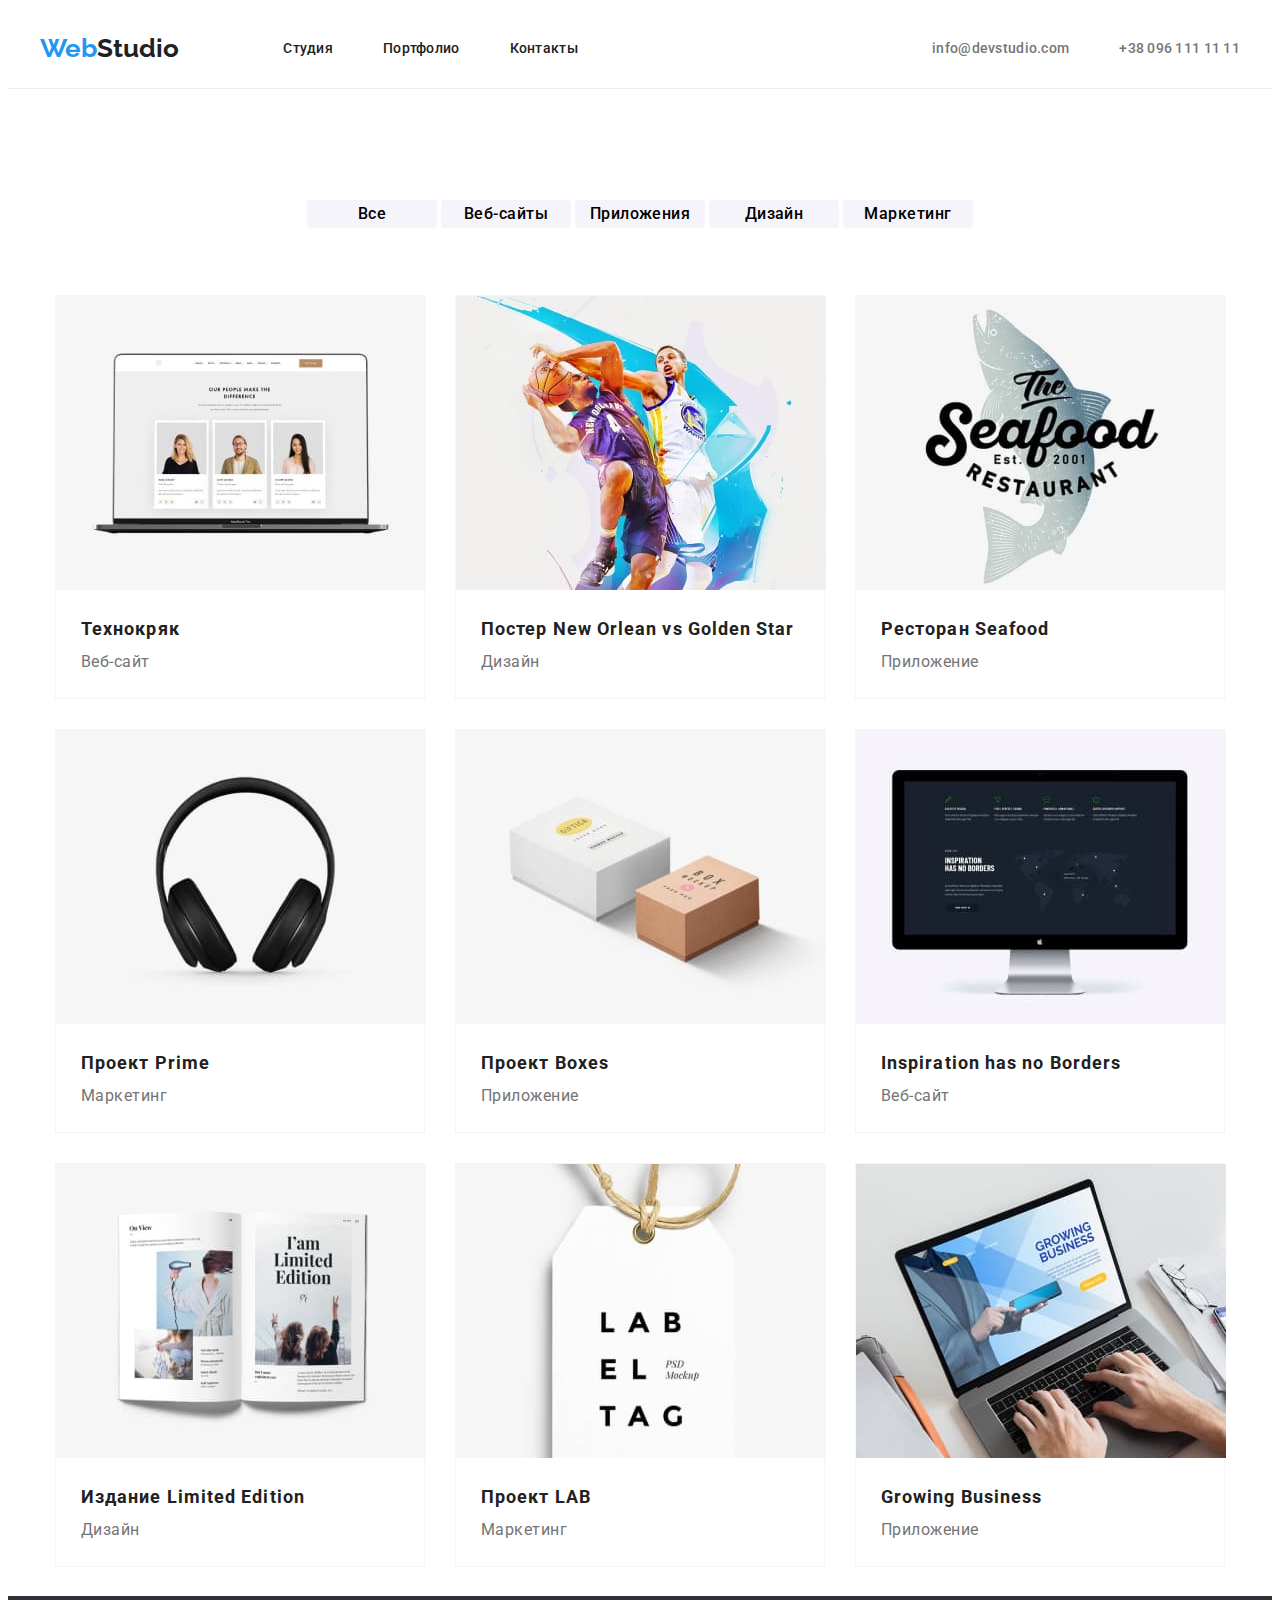
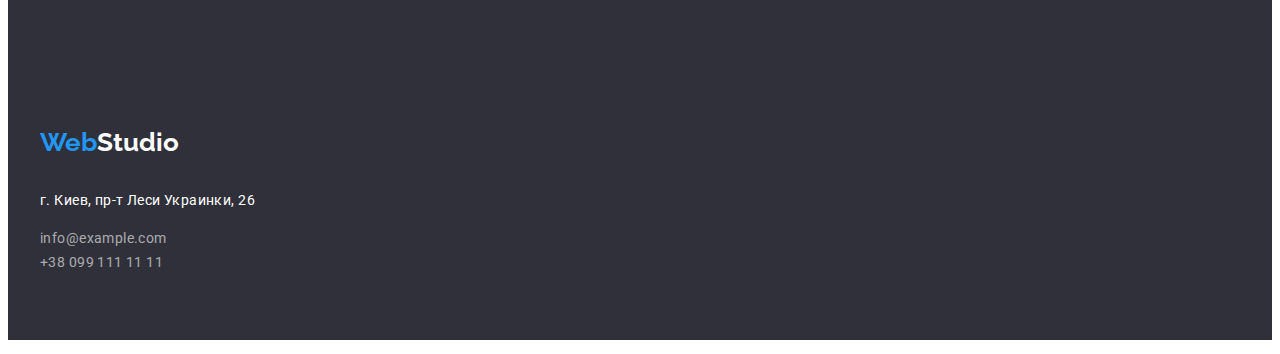
==== portfolio.html @ 8cd0d460 "Homework 3 first commit" ====
<!DOCTYPE html>
<html lang="ru">
<head>
    <meta charset="UTF-8">
    <meta http-equiv="X-UA-Compatible" content="IE=edge">
    <meta name="viewport" content="width=device-width, initial-scale=1.0">
    <link rel="preconnect" href="https://fonts.googleapis.com">
    <link rel="preconnect" href="https://fonts.gstatic.com" crossorigin>
    <link href="https://fonts.googleapis.com/css2?family=Montserrat:wght@400;700&family=Raleway:wght@700&family=Roboto:wght@400;500;700;900&display=swap" rel="stylesheet">
    <link rel="stylesheet" href="sha512-wpPYUAdjBVSE4KJnH1VR1HeZfpl1ub8YT/NKx4PuQ5NmX2tKuGu6U/JRp5y+Y8XG2tV+wKQpNHVUX03MfMFn9Q==">
    <link rel="stylesheet" href="./styles.css">
    <title>Portfolio</title>
</head>
<body>
    <header>
        <div class="container">
            <nav class="nav-menu-list">
            <a class="logo" href="./images/WebStudio.jpg">
                <span class="web">Web</span><span class="'Studio">Studio</span>
            </a>
            <ul class="nav-menu-inner">
               <li class="nav-menu"><a href="./index.html">Студия</a></li>
               <li class="nav-menu"><a href="#">Портфолио</a></li>
               <li class="nav-menu"><a href="#">Контакты</a></li>
            </ul>
            <ul class="contacts-menu">
               <li class="nav-menu-contact"><a href="mailto:info@devstudio.com">info@devstudio.com</a></li>
               <li class="nav-menu-contact"><a href="tel:+380961111111">+38 096 111 11 11</a></li>
           </ul>
        </nav>
    </div>
    </header>
    <main>
     <section>
        <div class="container">
     <ul class="filters">
        <li class="filter-button"><button class="filter" type="button">Все</button></li>
     
        <li class="filter-button"><button class="filter" type="button">Веб-сайты</button></li>
     
        <li class="filter-button"><button class="filter" type="button">Приложения</button></li>

        <li class="filter-button"><button class="filter" type="button">Дизайн</button></li>
   
        <li class="filter-button"><button class="filter" type="button">Маркетинг</button></li>
     </ul>
     <ul class="portfolio-descriptions">
        <li class="cards-portfolio">
            <img src="./images/imgfirst.jpg" alt="Технокряк" width="370">
            <h3 class="sub-title-description-card">Технокряк</h3>
            <p class="text-description-card">Веб-сайт</p>
        </li>
        <li class="cards-portfolio">
            <img src="./images/imgsecond.jpg" alt="Постер New Orlean vs Golden Star" width="370">
            <h3 class="sub-title-description-card">Постер New Orlean vs Golden Star</h3>
            <p class="text-description-card">Дизайн</p>
        </li>
        <li class="cards-portfolio">
            <img src="./images/imgthird.jpg" alt="Ресторан Seafood" width="370">
            <h3 class="sub-title-description-card">Ресторан Seafood</h3>
            <p class="text-description-card">Приложение</p>
        </li>
        <li class="cards-portfolio">
            <img src="./images/imgfouth.jpg" alt="Проект Prime" width="370">
            <h3 class="sub-title-description-card">Проект Prime</h3>
            <p class="text-description-card">Маркетинг</p>
        </li>
        <li class="cards-portfolio">
            <img src="./images/img5.jpg" alt="Проект Boxes" width="370">
            <h3 class="sub-title-description-card">Проект Boxes</h3>
            <p class="text-description-card">Приложение</p>
        </li>
        <li class="cards-portfolio">
            <img src="./images/img6.jpg" alt="Inspiration has no Borders" width="370">
            <h3 class="sub-title-description-card">Inspiration has no Borders</h3>
            <p class="text-description-card">Веб-сайт</p>
        </li>
        <li class="cards-portfolio">
            <img src="./images/img7.jpg" alt="Издание Limited Edition" width="370">
            <h3 class="sub-title-description-card">Издание Limited Edition</h3>
            <p class="text-description-card">Дизайн</p>
        </li>
        <li class="cards-portfolio">
            <img src="./images/img8.jpg" alt="Проект LAB" width="370">
            <h3 class="sub-title-description-card">Проект LAB</h3>
            <p class="text-description-card">Маркетинг</p>
        </li>
        <li class="cards-portfolio">
            <img src="./images/img9.jpg" alt="Growing Business" width="370">
            <h3 class="sub-title-description-card">Growing Business</h3>
            <p class="text-description-card">Приложение</p>
        </li>
     </ul>
     </div>
    </section>
    </main>
    <footer class="footer">
        <div class="container">
            <a class="logo-footer" href="./images/WebStudio.jpg">
                <span class="web">Web</span><span class="studio-footer">Studio</span>
               </a>
                <address class="address">г. Киев, пр-т Леси Украинки, 26</address>
               <ul class="contacts-footer">
                   <li class="contact-footer"><a href="mailto:info@example.com">info@example.com</a></li>
                   <li class="contact-footer"><a href="tel:+380991111111">+38 099 111 11 11</a></li>
               </ul>
        </div>
       </footer>
</body>
</html>
---- styles.css ----
html {
    box-sizing: border-box;
}
*,
*::before,
*::after {
    box-sizing: inherit;
}
:root {
    --text-color: #757575;
    --general-white-color: #fff;
    --text-color-bold: #212121;
    --blue-brand-color: #2196F3;
    --border-color: #F5F4FA;
}

body {
    background-color: var(--general-white-color);
    font-family: 'Roboto', sans-serif;
    font-weight: 400;
    color: var(--test-color);
    font-size: 14px;

}
.container {
    width: 1200px;
    margin: 0 auto;
    height: inherit;
}
/*header*/
header {
    border-bottom: 1px solid #ECECEC;
}
.nav-menu-list {
    display: flex;
    align-items: center;
    justify-content: space-between;
    height: 80px;
}
a.logo {
    font-weight: 700;
    font-family: 'Raleway', sans-serif;
    text-decoration: none;
    color: var(--text-color-bold);
    font-size: 26px;
}
.web {
    color: var(--blue-brand-color);
}
.studio {
    color:  var(--text-color-bold);
}
ul { 
    list-style: none; 
}
.nav-menu-inner {
    display: flex;
    justify-content: space-around;
    padding-left: 0;
    margin-left: -110px;
}
.nav-menu {
    margin-right: 50px;
}
.nav-menu > a {
    color: var(--text-color-bold);
    text-decoration: none;   
    font-weight: 500;
    line-height: 1.1;
    letter-spacing: 0.02em;
    line-height: 1.1;
}
.contacts-menu {
    display: flex;
    justify-content: end;

}
.nav-menu-contact {
    margin-left: 50px;
}
.nav-menu-contact > a {
    color: var(--text-color);
    text-decoration: none;
    font-weight: 500;
    letter-spacing: 0.02em;
}
.nav-menu > a:hover {
    color: #2196F3;
}
.nav-menu-contact > a:hover {
    color: #2196F3;
}
/*main content*/
.top {
    height: 600px;
    background: #2F303A;
}
.top-section {
    display: flex;
    flex-direction: column;
    align-items: center;
    justify-content: center;
    height: inherit;
}
.main-title {
    font-weight: 900;
    font-size: 44px;
    line-height: 1.36;
    text-align: center;
    text-transform: uppercase;
    color: var(--general-white-color);
    text-align: center;  
    letter-spacing: 0.06em;
    width: 700px;
    display: block;  
}
.book-service {
    width: 200px;
    height: 50px;
    color: var(--general-white-color);
    background-color:  var(--blue-brand-color); 
    border-radius: 4px; 
    border: 0px; 
    font-size: 16px;
    line-height: 1.87;
    letter-spacing: 0.06em;
    font-weight: 700;
    font-family: 'Roboto', sans-serif;
}
/*main ideas*/
.description-idea {
    display: flex;
    justify-content: space-between;
    margin-top: 50px;
    margin-bottom: 100px;
}
.short-description:not(:nth-last-child(1)){
    padding-right: 50px;
}
.sub-title {
    text-transform: uppercase;
    font-weight: 700;
    font-size: 14px;
}
.sub-title, .sub-title-description {
    color: var(--text-color-bold);
    line-height: 1.14;
    letter-spacing: 0.03em;
}
.card-images {
    display: flex;
    gap: 30px;
    margin-bottom: 95px;
}
.sub-title-description-card {
    font-weight: 700;
    font-size: 18px;
    color: var(--text-color-bold);
    letter-spacing: 0.06em;
    line-height: 2;
    padding-left: 25px;
    margin-bottom: 0;
}
.sub-title-description{
    font-weight: 500;
    font-size: 16px;
}
.text-description {
    color: var(--text-color);
    letter-spacing: 0.03em;
    line-height: 1.7;
    font-size: 14px;
}

.text-description-card {
    color: var(--text-color);
    letter-spacing: 0.03em;
    line-height: 1.87;
    font-size: 16px;
    padding-left: 25px;
    margin-bottom: 25px;
    margin-top: 0;
}
.text-description-member {
    color: var(--text-color);
    letter-spacing: 0.03em;
    line-height: 1.18;
    font-size: 16px;
}
.description-title {
    font-weight: 700;
    font-size: 36px;
    line-height: 1.16;
    text-align: center;
    padding-top: 100px;
    margin-bottom: 50px;
}
.team {
    background-color: var(--border-color);
}
.cards {
    display: flex;
    justify-content: space-between;
    margin-bottom: 0;
    padding-bottom: 90px;
    padding-left: 0;
}
.card {
    background-color: var(--general-white-color);
    width: 270px;
    height: 368px;
    box-shadow: 0 2px 2px var(--text-color);
    text-align: center;
}
/*portfolio*/
.filters {
    display: flex;
    padding-left: 0;
    justify-content: center;
    padding-top: 95px;
    margin-bottom: 50px;
}
.filter-button {
    border-color: var(--border-color); 
}
.filter {
    width: 130px;
    border-radius: 4px;
    background-color: var(--border-color);
    border-color: var(--border-color);
    font-size: 16px;
    line-height: 1.6;
    font-weight: 500; 
    border: 0;  
    margin: 2px;
    font-family: 'Roboto', sans-serif;
    letter-spacing: 0.03em;
}
.filter-button :hover{
    color: var(--general-white-color);
    background-color: var(--blue-brand-color);
    cursor: pointer;
    box-shadow: 0 2px 2px #2F303A;

}
.cards-portfolio {
    width: 370px;
    height: 404px;
    margin: 15px;
}
ul > .cards-portfolio{
    border: 1px solid var(--border-color);
}
.portfolio-descriptions {
    display: flex;
    flex-wrap: wrap;
    padding-left: 0;
}


/*footer*/
.footer {
    background-color: #2F303A; 
    width: 1600;
    height: 252;
}
a.logo-footer {
    font-weight: 700;
    font-family: 'Raleway', sans-serif;
    text-decoration: none;
    color: var(--general-white-color);
    line-height: 1.3;
    font-size: 26px;
    padding-top: 130px;
    display: block;
    margin-bottom: 30px;
}
.contacts-footer {
    padding-left: 0;
    padding-bottom: 65px;
}
.contact-footer > a {
    color: rgba(255, 255, 255, 0.6);
    text-decoration: none;
    line-height: 1.7;
    letter-spacing: 0.03em;
}
.address {
    color: var(--general-white-color);
    text-decoration: none;
    font-style: normal;
    line-height: 1.7;
    letter-spacing: 0.03em;
}
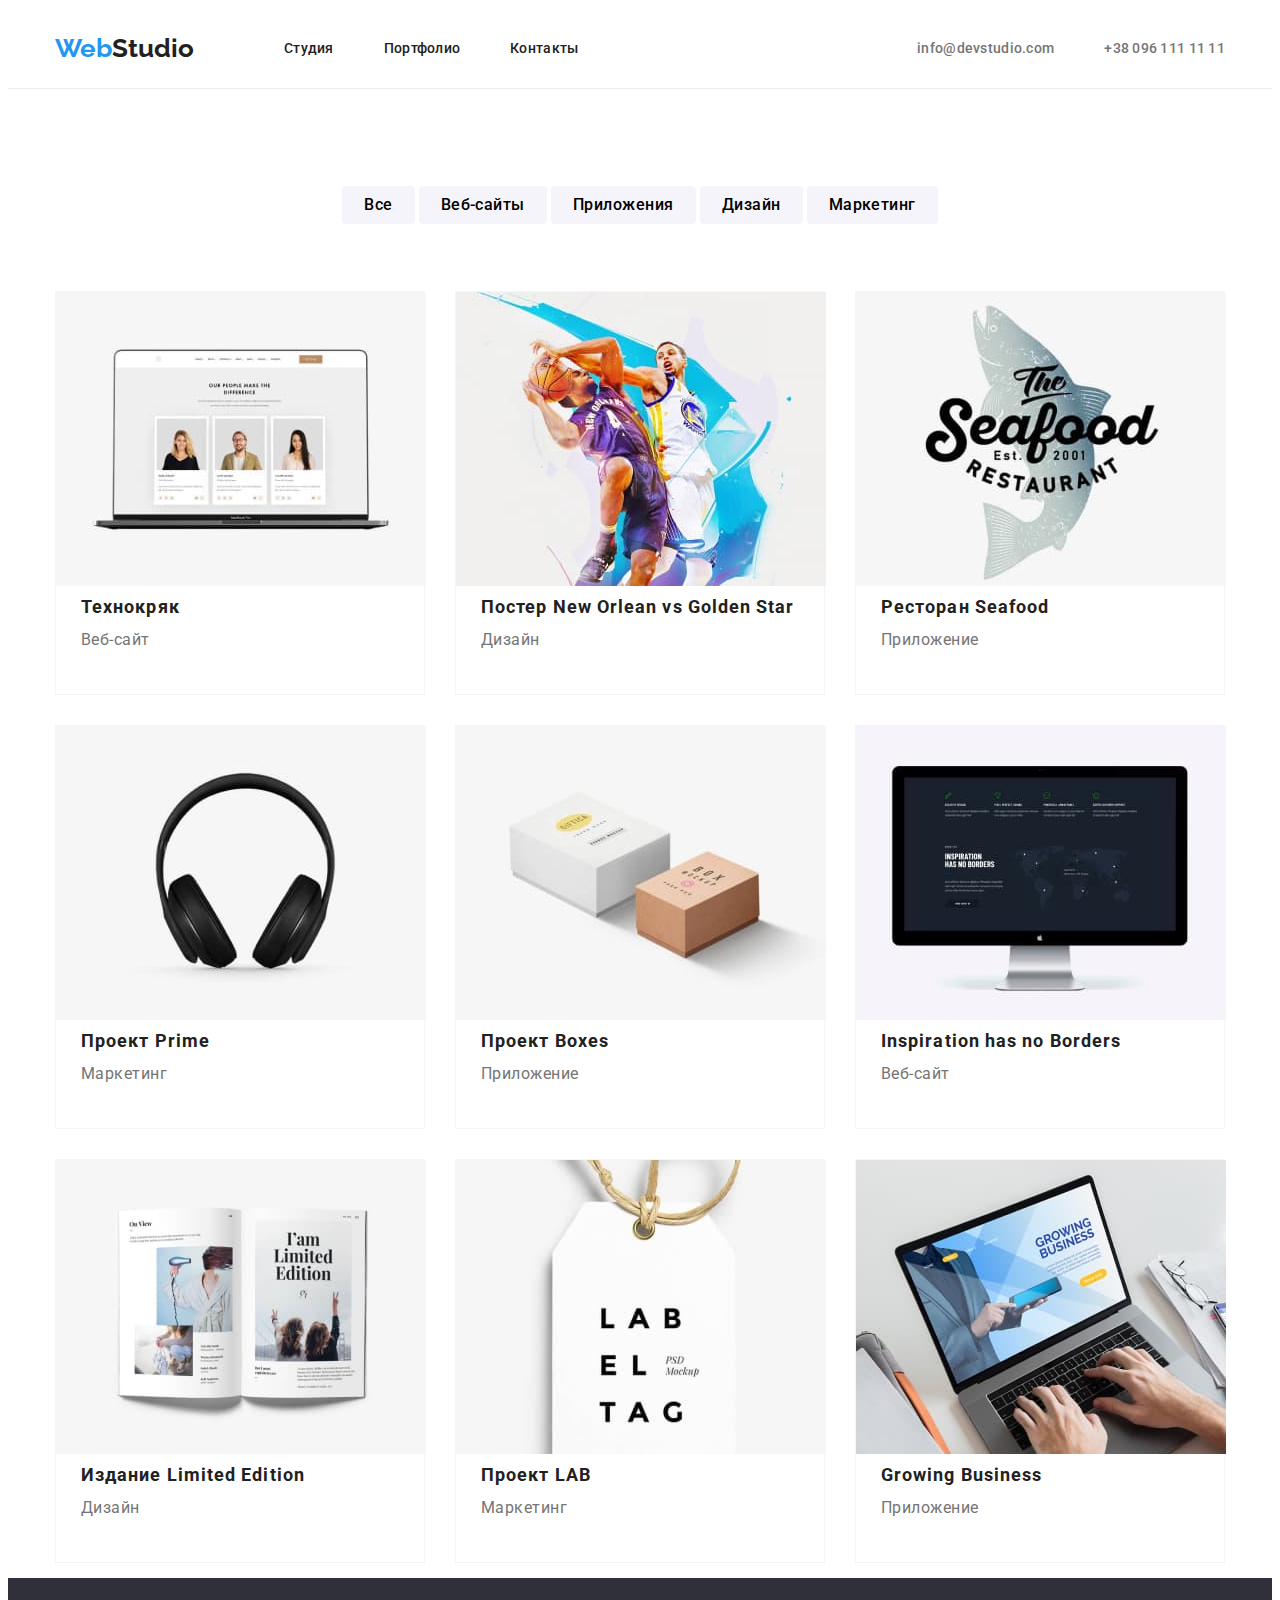
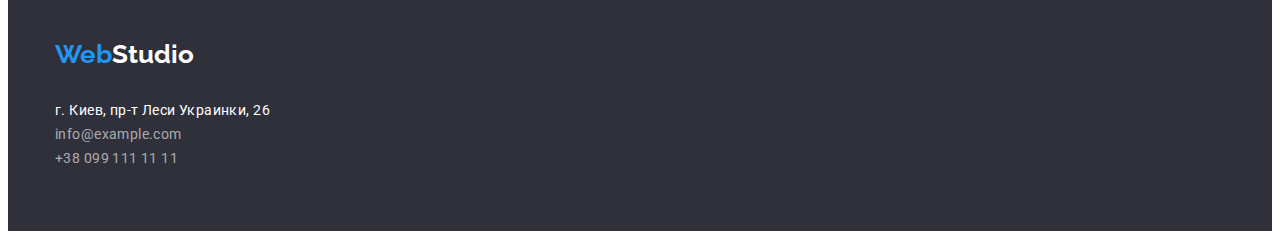
==== commit 42dd29b9: "Homework 3 commit 1 after fixes" ====
--- a/portfolio.html
+++ b/portfolio.html
@@ -7,7 +7,7 @@
     <link rel="preconnect" href="https://fonts.googleapis.com">
     <link rel="preconnect" href="https://fonts.gstatic.com" crossorigin>
     <link href="https://fonts.googleapis.com/css2?family=Montserrat:wght@400;700&family=Raleway:wght@700&family=Roboto:wght@400;500;700;900&display=swap" rel="stylesheet">
-    <link rel="stylesheet" href="sha512-wpPYUAdjBVSE4KJnH1VR1HeZfpl1ub8YT/NKx4PuQ5NmX2tKuGu6U/JRp5y+Y8XG2tV+wKQpNHVUX03MfMFn9Q==">
+    <link rel="stylesheet" href="https://cdnjs.cloudflare.com/ajax/libs/modern-normalize/1.1.0/modern-normalize.min.css" integrity="sha512-wpPYUAdjBVSE4KJnH1VR1HeZfpl1ub8YT/NKx4PuQ5NmX2tKuGu6U/JRp5y+Y8XG2tV+wKQpNHVUX03MfMFn9Q==" crossorigin="anonymous" referrerpolicy="no-referrer" />
     <link rel="stylesheet" href="./styles.css">
     <title>Portfolio</title>
 </head>
@@ -47,8 +47,10 @@
      <ul class="portfolio-descriptions">
         <li class="cards-portfolio">
             <img src="./images/imgfirst.jpg" alt="Технокряк" width="370">
-            <h3 class="sub-title-description-card">Технокряк</h3>
-            <p class="text-description-card">Веб-сайт</p>
+            <div class="card-portfolio-desc">
+                <h3 class="sub-title-description-card">Технокряк</h3>
+                <p class="text-description-card">Веб-сайт</p>
+            </div>
         </li>
         <li class="cards-portfolio">
             <img src="./images/imgsecond.jpg" alt="Постер New Orlean vs Golden Star" width="370">
--- a/styles.css
+++ b/styles.css
@@ -5,6 +5,20 @@
 *::before,
 *::after {
     box-sizing: inherit;
+}
+h1,
+h2,
+h3,
+h4,
+h5,
+h6,
+p {
+	margin: 0;
+}
+ul {
+    list-style: none;
+	padding-left: 0;
+	margin: 0;
 }
 :root {
     --text-color: #757575;
@@ -25,7 +39,7 @@
 .container {
     width: 1200px;
     margin: 0 auto;
-    height: inherit;
+    padding: 0 15px;
 }
 /*header*/
 header {
@@ -43,6 +57,7 @@
     text-decoration: none;
     color: var(--text-color-bold);
     font-size: 26px;
+    margin-right: 90px;
 }
 .web {
     color: var(--blue-brand-color);
@@ -55,9 +70,9 @@
 }
 .nav-menu-inner {
     display: flex;
-    justify-content: space-around;
+
     padding-left: 0;
-    margin-left: -110px;
+
 }
 .nav-menu {
     margin-right: 50px;
@@ -72,8 +87,7 @@
 }
 .contacts-menu {
     display: flex;
-    justify-content: end;
-
+    margin-left: auto;
 }
 .nav-menu-contact {
     margin-left: 50px;
@@ -94,6 +108,8 @@
 .top {
     height: 600px;
     background: #2F303A;
+    align-items: center;
+    display: flex;
 }
 .top-section {
     display: flex;
@@ -126,14 +142,18 @@
     letter-spacing: 0.06em;
     font-weight: 700;
     font-family: 'Roboto', sans-serif;
+    margin-top: 35px;
 }
 /*main ideas*/
 .description-idea {
     display: flex;
     justify-content: space-between;
-    margin-top: 50px;
-    margin-bottom: 100px;
-}
+}
+.description-idea, .card-box, .team{
+    padding-top: 94px;
+    padding-bottom: 94px;
+}
+
 .short-description:not(:nth-last-child(1)){
     padding-right: 50px;
 }
@@ -141,6 +161,7 @@
     text-transform: uppercase;
     font-weight: 700;
     font-size: 14px;
+    padding-bottom: 10px;
 }
 .sub-title, .sub-title-description {
     color: var(--text-color-bold);
@@ -150,7 +171,6 @@
 .card-images {
     display: flex;
     gap: 30px;
-    margin-bottom: 95px;
 }
 .sub-title-description-card {
     font-weight: 700;
@@ -192,8 +212,7 @@
     font-size: 36px;
     line-height: 1.16;
     text-align: center;
-    padding-top: 100px;
-    margin-bottom: 50px;
+    padding-bottom: 50px;
 }
 .team {
     background-color: var(--border-color);
@@ -218,13 +237,12 @@
     padding-left: 0;
     justify-content: center;
     padding-top: 95px;
-    margin-bottom: 50px;
+    padding-bottom: 50px;
 }
 .filter-button {
     border-color: var(--border-color); 
 }
 .filter {
-    width: 130px;
     border-radius: 4px;
     background-color: var(--border-color);
     border-color: var(--border-color);
@@ -235,19 +253,29 @@
     margin: 2px;
     font-family: 'Roboto', sans-serif;
     letter-spacing: 0.03em;
+    padding: 6px 22px;
 }
 .filter-button :hover{
     color: var(--general-white-color);
     background-color: var(--blue-brand-color);
     cursor: pointer;
     box-shadow: 0 2px 2px #2F303A;
-
+    padding: 6px 22px;
 }
 .cards-portfolio {
     width: 370px;
     height: 404px;
     margin: 15px;
 }
+.card-portfolio-desc {
+    
+}
+.cards-portfolio:nth-of-type(3n){
+    margin-right: 0;
+}
+.cards-portfolio:nth-of-type(3n+1){
+    margin-left: 0;
+}
 ul > .cards-portfolio{
     border: 1px solid var(--border-color);
 }
@@ -262,7 +290,8 @@
 .footer {
     background-color: #2F303A; 
     width: 1600;
-    height: 252;
+    padding-top: 60px;
+    padding-bottom: 60px;
 }
 a.logo-footer {
     font-weight: 700;
@@ -271,13 +300,8 @@
     color: var(--general-white-color);
     line-height: 1.3;
     font-size: 26px;
-    padding-top: 130px;
+    margin-bottom: 28px;
     display: block;
-    margin-bottom: 30px;
-}
-.contacts-footer {
-    padding-left: 0;
-    padding-bottom: 65px;
 }
 .contact-footer > a {
     color: rgba(255, 255, 255, 0.6);
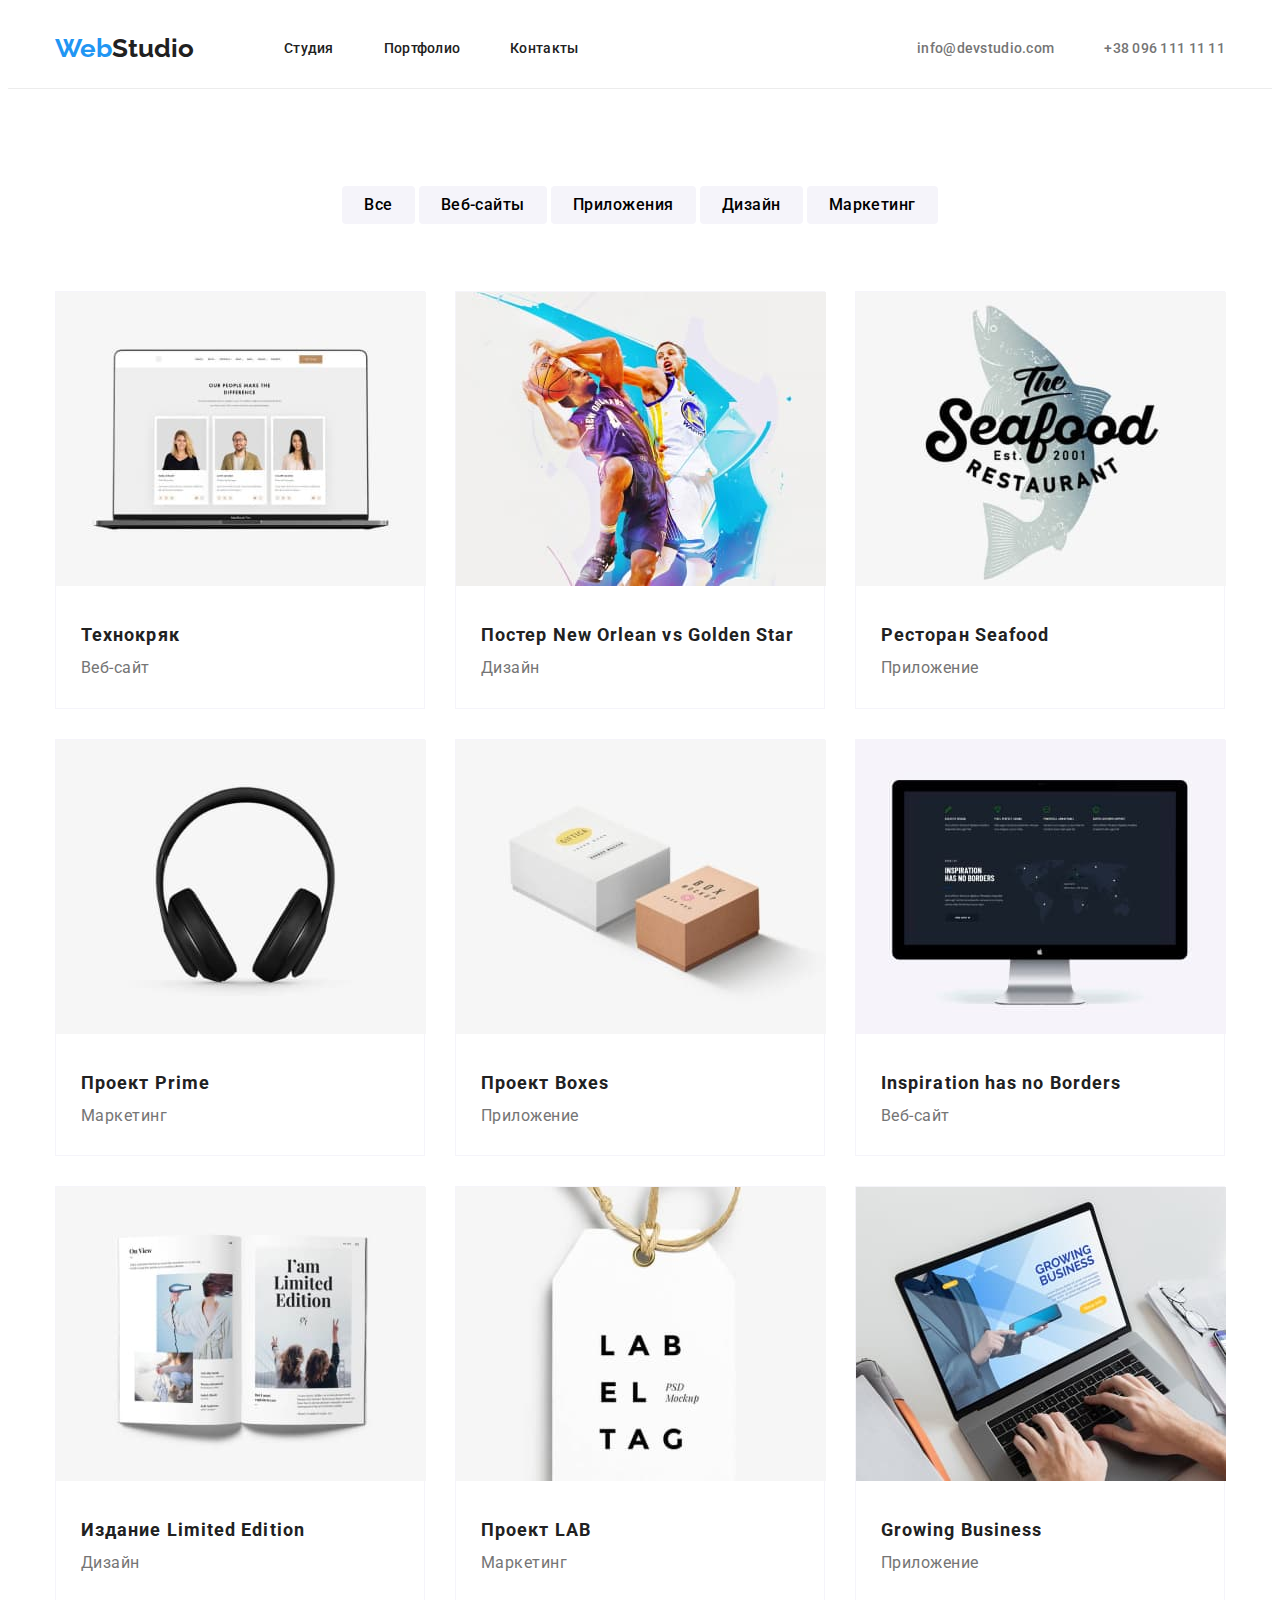
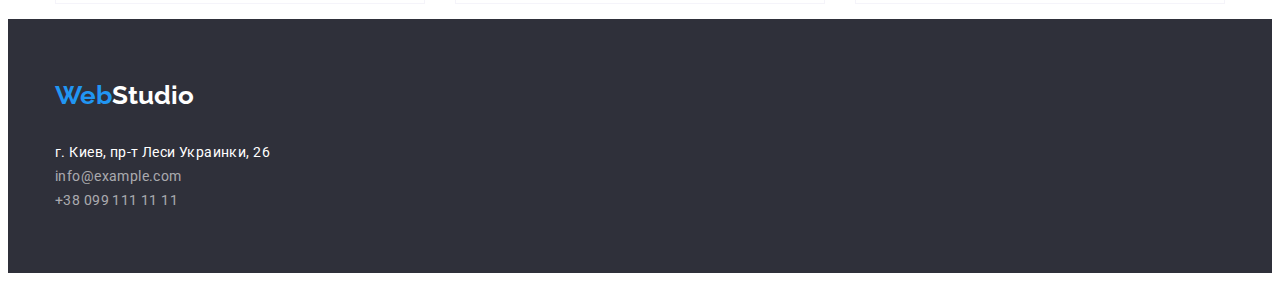
==== commit 0fb57a6e: "Homework 3 commit1 after 1 fixes" ====
--- a/portfolio.html
+++ b/portfolio.html
@@ -54,43 +54,59 @@
         </li>
         <li class="cards-portfolio">
             <img src="./images/imgsecond.jpg" alt="Постер New Orlean vs Golden Star" width="370">
-            <h3 class="sub-title-description-card">Постер New Orlean vs Golden Star</h3>
-            <p class="text-description-card">Дизайн</p>
+            <div class="card-portfolio-desc">
+                <h3 class="sub-title-description-card">Постер New Orlean vs Golden Star</h3>
+                <p class="text-description-card">Дизайн</p>
+            </div>
         </li>
         <li class="cards-portfolio">
             <img src="./images/imgthird.jpg" alt="Ресторан Seafood" width="370">
-            <h3 class="sub-title-description-card">Ресторан Seafood</h3>
-            <p class="text-description-card">Приложение</p>
+            <div class="card-portfolio-desc">
+                <h3 class="sub-title-description-card">Ресторан Seafood</h3>
+                <p class="text-description-card">Приложение</p>
+            </div>
         </li>
         <li class="cards-portfolio">
             <img src="./images/imgfouth.jpg" alt="Проект Prime" width="370">
-            <h3 class="sub-title-description-card">Проект Prime</h3>
-            <p class="text-description-card">Маркетинг</p>
+            <div class="card-portfolio-desc">
+                <h3 class="sub-title-description-card">Проект Prime</h3>
+                <p class="text-description-card">Маркетинг</p>
+            </div>
         </li>
         <li class="cards-portfolio">
             <img src="./images/img5.jpg" alt="Проект Boxes" width="370">
-            <h3 class="sub-title-description-card">Проект Boxes</h3>
-            <p class="text-description-card">Приложение</p>
+            <div class="card-portfolio-desc">
+                <h3 class="sub-title-description-card">Проект Boxes</h3>
+                <p class="text-description-card">Приложение</p>
+            </div>
         </li>
         <li class="cards-portfolio">
             <img src="./images/img6.jpg" alt="Inspiration has no Borders" width="370">
-            <h3 class="sub-title-description-card">Inspiration has no Borders</h3>
-            <p class="text-description-card">Веб-сайт</p>
+            <div class="card-portfolio-desc">
+                <h3 class="sub-title-description-card">Inspiration has no Borders</h3>
+                <p class="text-description-card">Веб-сайт</p>
+            </div>
         </li>
         <li class="cards-portfolio">
             <img src="./images/img7.jpg" alt="Издание Limited Edition" width="370">
-            <h3 class="sub-title-description-card">Издание Limited Edition</h3>
-            <p class="text-description-card">Дизайн</p>
+            <div class="card-portfolio-desc">
+                <h3 class="sub-title-description-card">Издание Limited Edition</h3>
+                <p class="text-description-card">Дизайн</p>
+            </div>
         </li>
         <li class="cards-portfolio">
             <img src="./images/img8.jpg" alt="Проект LAB" width="370">
-            <h3 class="sub-title-description-card">Проект LAB</h3>
-            <p class="text-description-card">Маркетинг</p>
+            <div class="card-portfolio-desc">
+                <h3 class="sub-title-description-card">Проект LAB</h3>
+                <p class="text-description-card">Маркетинг</p>
+            </div>
         </li>
         <li class="cards-portfolio">
             <img src="./images/img9.jpg" alt="Growing Business" width="370">
-            <h3 class="sub-title-description-card">Growing Business</h3>
-            <p class="text-description-card">Приложение</p>
+            <div class="card-portfolio-desc">
+                <h3 class="sub-title-description-card">Growing Business</h3>
+                <p class="text-description-card">Приложение</p>
+            </div>
         </li>
      </ul>
      </div>
--- a/styles.css
+++ b/styles.css
@@ -264,11 +264,10 @@
 }
 .cards-portfolio {
     width: 370px;
-    height: 404px;
     margin: 15px;
 }
 .card-portfolio-desc {
-    
+    padding-top: 28px;
 }
 .cards-portfolio:nth-of-type(3n){
     margin-right: 0;
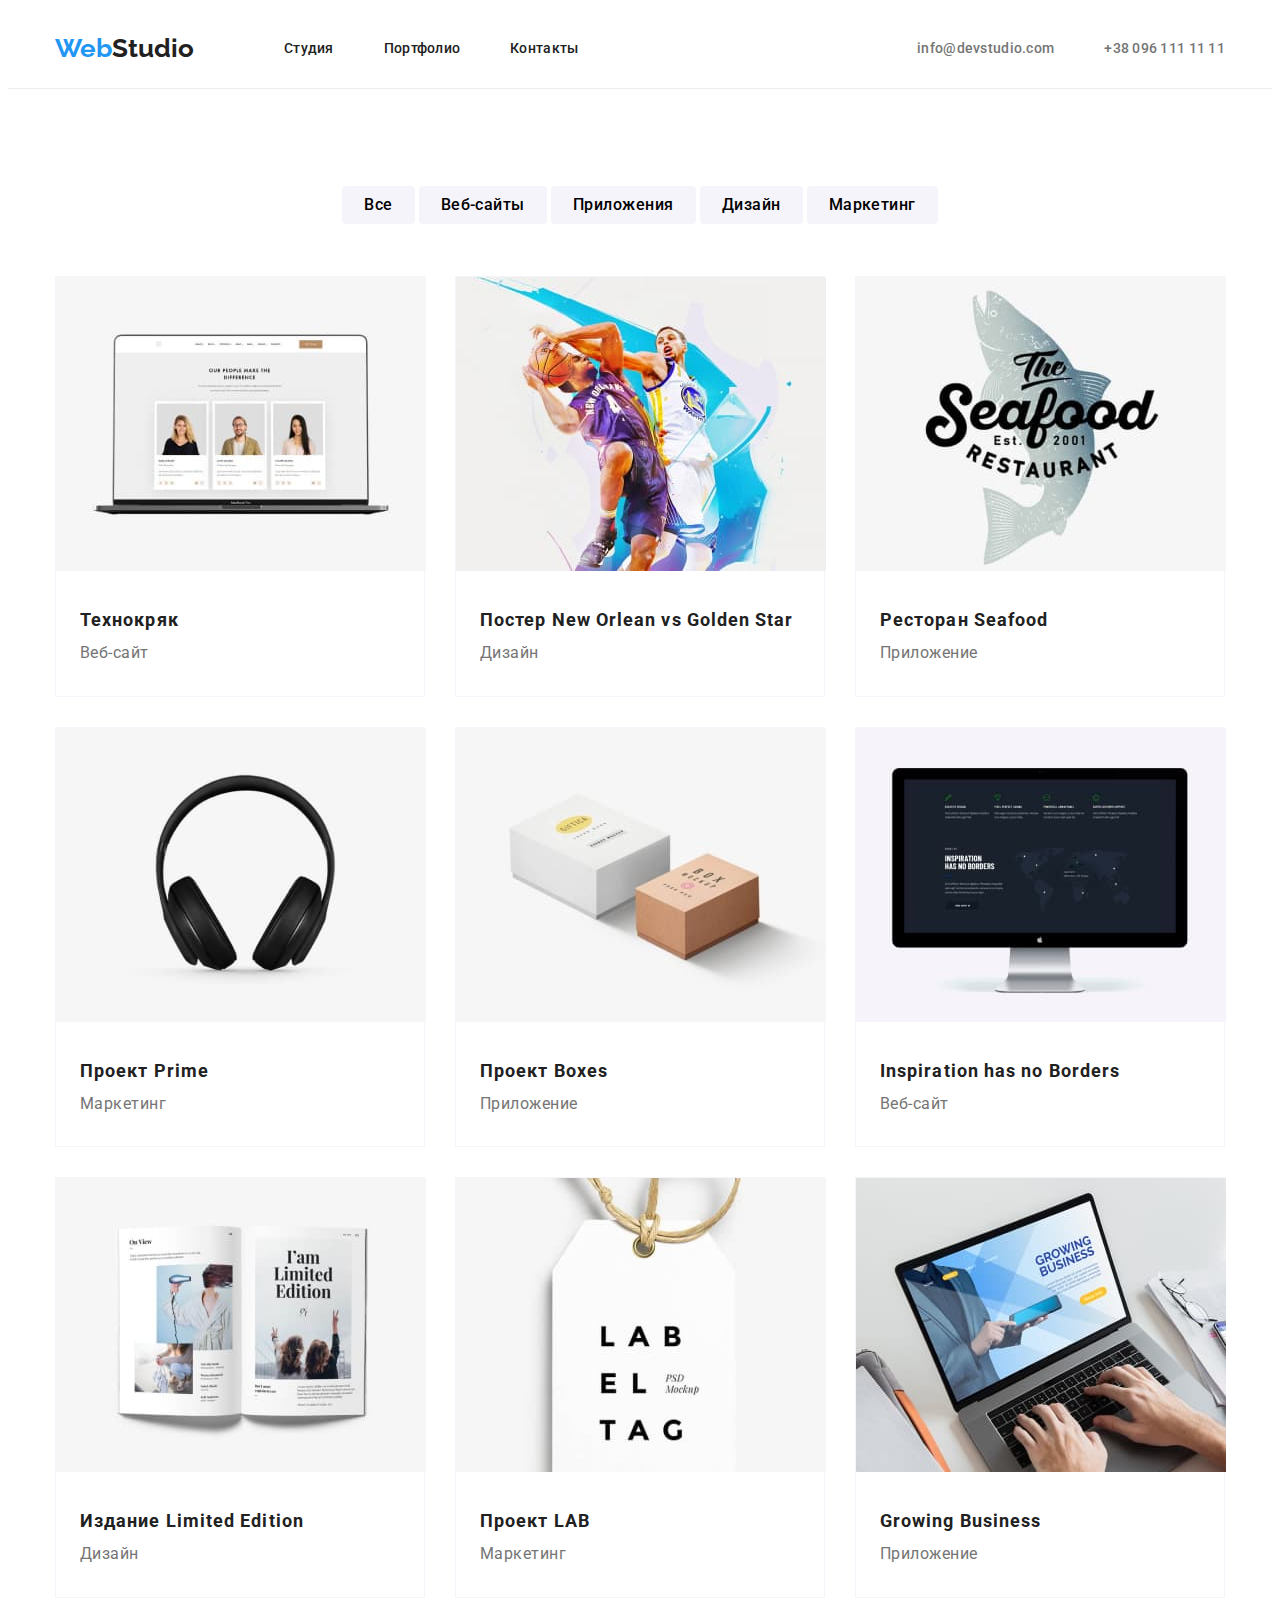
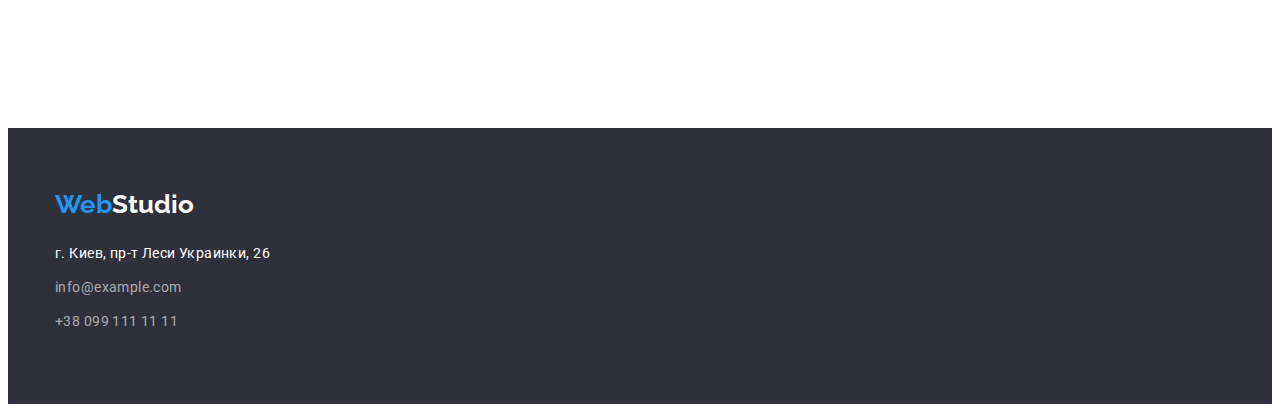
==== commit abff258a: "Homework 3 3commit after 2 fixes" ====
--- a/portfolio.html
+++ b/portfolio.html
@@ -33,82 +33,84 @@
     <main>
      <section>
         <div class="container">
-     <ul class="filters">
-        <li class="filter-button"><button class="filter" type="button">Все</button></li>
-     
-        <li class="filter-button"><button class="filter" type="button">Веб-сайты</button></li>
-     
-        <li class="filter-button"><button class="filter" type="button">Приложения</button></li>
-
-        <li class="filter-button"><button class="filter" type="button">Дизайн</button></li>
-   
-        <li class="filter-button"><button class="filter" type="button">Маркетинг</button></li>
-     </ul>
-     <ul class="portfolio-descriptions">
-        <li class="cards-portfolio">
-            <img src="./images/imgfirst.jpg" alt="Технокряк" width="370">
-            <div class="card-portfolio-desc">
-                <h3 class="sub-title-description-card">Технокряк</h3>
-                <p class="text-description-card">Веб-сайт</p>
+            <div class="portfolio">
+                <ul class="filters">
+                    <li class="filter-button"><button class="filter" type="button">Все</button></li>
+                 
+                    <li class="filter-button"><button class="filter" type="button">Веб-сайты</button></li>
+                 
+                    <li class="filter-button"><button class="filter" type="button">Приложения</button></li>
+            
+                    <li class="filter-button"><button class="filter" type="button">Дизайн</button></li>
+               
+                    <li class="filter-button"><button class="filter" type="button">Маркетинг</button></li>
+                 </ul>
+                 <ul class="portfolio-descriptions">
+                    <li class="cards-portfolio">
+                        <img src="./images/imgfirst.jpg" alt="Технокряк" width="370">
+                        <div class="card-portfolio-desc">
+                            <h3 class="sub-title-description-card">Технокряк</h3>
+                            <p class="text-description-card">Веб-сайт</p>
+                        </div>
+                    </li>
+                    <li class="cards-portfolio">
+                        <img src="./images/imgsecond.jpg" alt="Постер New Orlean vs Golden Star" width="370">
+                        <div class="card-portfolio-desc">
+                            <h3 class="sub-title-description-card">Постер New Orlean vs Golden Star</h3>
+                            <p class="text-description-card">Дизайн</p>
+                        </div>
+                    </li>
+                    <li class="cards-portfolio">
+                        <img src="./images/imgthird.jpg" alt="Ресторан Seafood" width="370">
+                        <div class="card-portfolio-desc">
+                            <h3 class="sub-title-description-card">Ресторан Seafood</h3>
+                            <p class="text-description-card">Приложение</p>
+                        </div>
+                    </li>
+                    <li class="cards-portfolio">
+                        <img src="./images/imgfouth.jpg" alt="Проект Prime" width="370">
+                        <div class="card-portfolio-desc">
+                            <h3 class="sub-title-description-card">Проект Prime</h3>
+                            <p class="text-description-card">Маркетинг</p>
+                        </div>
+                    </li>
+                    <li class="cards-portfolio">
+                        <img src="./images/img5.jpg" alt="Проект Boxes" width="370">
+                        <div class="card-portfolio-desc">
+                            <h3 class="sub-title-description-card">Проект Boxes</h3>
+                            <p class="text-description-card">Приложение</p>
+                        </div>
+                    </li>
+                    <li class="cards-portfolio">
+                        <img src="./images/img6.jpg" alt="Inspiration has no Borders" width="370">
+                        <div class="card-portfolio-desc">
+                            <h3 class="sub-title-description-card">Inspiration has no Borders</h3>
+                            <p class="text-description-card">Веб-сайт</p>
+                        </div>
+                    </li>
+                    <li class="cards-portfolio">
+                        <img src="./images/img7.jpg" alt="Издание Limited Edition" width="370">
+                        <div class="card-portfolio-desc">
+                            <h3 class="sub-title-description-card">Издание Limited Edition</h3>
+                            <p class="text-description-card">Дизайн</p>
+                        </div>
+                    </li>
+                    <li class="cards-portfolio">
+                        <img src="./images/img8.jpg" alt="Проект LAB" width="370">
+                        <div class="card-portfolio-desc">
+                            <h3 class="sub-title-description-card">Проект LAB</h3>
+                            <p class="text-description-card">Маркетинг</p>
+                        </div>
+                    </li>
+                    <li class="cards-portfolio">
+                        <img src="./images/img9.jpg" alt="Growing Business" width="370">
+                        <div class="card-portfolio-desc">
+                            <h3 class="sub-title-description-card">Growing Business</h3>
+                            <p class="text-description-card">Приложение</p>
+                        </div>
+                    </li>
+                 </ul>
             </div>
-        </li>
-        <li class="cards-portfolio">
-            <img src="./images/imgsecond.jpg" alt="Постер New Orlean vs Golden Star" width="370">
-            <div class="card-portfolio-desc">
-                <h3 class="sub-title-description-card">Постер New Orlean vs Golden Star</h3>
-                <p class="text-description-card">Дизайн</p>
-            </div>
-        </li>
-        <li class="cards-portfolio">
-            <img src="./images/imgthird.jpg" alt="Ресторан Seafood" width="370">
-            <div class="card-portfolio-desc">
-                <h3 class="sub-title-description-card">Ресторан Seafood</h3>
-                <p class="text-description-card">Приложение</p>
-            </div>
-        </li>
-        <li class="cards-portfolio">
-            <img src="./images/imgfouth.jpg" alt="Проект Prime" width="370">
-            <div class="card-portfolio-desc">
-                <h3 class="sub-title-description-card">Проект Prime</h3>
-                <p class="text-description-card">Маркетинг</p>
-            </div>
-        </li>
-        <li class="cards-portfolio">
-            <img src="./images/img5.jpg" alt="Проект Boxes" width="370">
-            <div class="card-portfolio-desc">
-                <h3 class="sub-title-description-card">Проект Boxes</h3>
-                <p class="text-description-card">Приложение</p>
-            </div>
-        </li>
-        <li class="cards-portfolio">
-            <img src="./images/img6.jpg" alt="Inspiration has no Borders" width="370">
-            <div class="card-portfolio-desc">
-                <h3 class="sub-title-description-card">Inspiration has no Borders</h3>
-                <p class="text-description-card">Веб-сайт</p>
-            </div>
-        </li>
-        <li class="cards-portfolio">
-            <img src="./images/img7.jpg" alt="Издание Limited Edition" width="370">
-            <div class="card-portfolio-desc">
-                <h3 class="sub-title-description-card">Издание Limited Edition</h3>
-                <p class="text-description-card">Дизайн</p>
-            </div>
-        </li>
-        <li class="cards-portfolio">
-            <img src="./images/img8.jpg" alt="Проект LAB" width="370">
-            <div class="card-portfolio-desc">
-                <h3 class="sub-title-description-card">Проект LAB</h3>
-                <p class="text-description-card">Маркетинг</p>
-            </div>
-        </li>
-        <li class="cards-portfolio">
-            <img src="./images/img9.jpg" alt="Growing Business" width="370">
-            <div class="card-portfolio-desc">
-                <h3 class="sub-title-description-card">Growing Business</h3>
-                <p class="text-description-card">Приложение</p>
-            </div>
-        </li>
-     </ul>
      </div>
     </section>
     </main>
--- a/styles.css
+++ b/styles.css
@@ -149,11 +149,13 @@
     display: flex;
     justify-content: space-between;
 }
-.description-idea, .card-box, .team{
+.descriptions,  .team{
     padding-top: 94px;
     padding-bottom: 94px;
 }
-
+.card-box {
+    padding-bottom: 94px;
+}
 .short-description:not(:nth-last-child(1)){
     padding-right: 50px;
 }
@@ -178,12 +180,11 @@
     color: var(--text-color-bold);
     letter-spacing: 0.06em;
     line-height: 2;
-    padding-left: 25px;
-    margin-bottom: 0;
 }
 .sub-title-description{
     font-weight: 500;
     font-size: 16px;
+    margin-bottom: 15px;
 }
 .text-description {
     color: var(--text-color);
@@ -197,22 +198,24 @@
     letter-spacing: 0.03em;
     line-height: 1.87;
     font-size: 16px;
-    padding-left: 25px;
-    margin-bottom: 25px;
-    margin-top: 0;
+}
+.card-desc{
+    padding-top: 28px;
+    padding-bottom: 28px;
 }
 .text-description-member {
     color: var(--text-color);
     letter-spacing: 0.03em;
     line-height: 1.18;
     font-size: 16px;
+    margin-bottom: 15px;
 }
 .description-title {
     font-weight: 700;
     font-size: 36px;
     line-height: 1.16;
     text-align: center;
-    padding-bottom: 50px;
+    margin-bottom: 50px;
 }
 .team {
     background-color: var(--border-color);
@@ -221,23 +224,24 @@
     display: flex;
     justify-content: space-between;
     margin-bottom: 0;
-    padding-bottom: 90px;
     padding-left: 0;
 }
 .card {
     background-color: var(--general-white-color);
     width: 270px;
-    height: 368px;
     box-shadow: 0 2px 2px var(--text-color);
     text-align: center;
 }
 /*portfolio*/
+.portfolio {
+    padding-top: 95px;
+    padding-bottom: 100px;
+}
 .filters {
     display: flex;
     padding-left: 0;
     justify-content: center;
-    padding-top: 95px;
-    padding-bottom: 50px;
+    margin-bottom: 50px;
 }
 .filter-button {
     border-color: var(--border-color); 
@@ -264,10 +268,13 @@
 }
 .cards-portfolio {
     width: 370px;
-    margin: 15px;
+    margin-right: 30px;
+    margin-bottom: 30px;
 }
 .card-portfolio-desc {
     padding-top: 28px;
+    padding-bottom: 28px;
+    padding-left: 24px;
 }
 .cards-portfolio:nth-of-type(3n){
     margin-right: 0;
@@ -299,7 +306,7 @@
     color: var(--general-white-color);
     line-height: 1.3;
     font-size: 26px;
-    margin-bottom: 28px;
+    margin-bottom: 20px;
     display: block;
 }
 .contact-footer > a {
@@ -307,6 +314,8 @@
     text-decoration: none;
     line-height: 1.7;
     letter-spacing: 0.03em;
+    margin-bottom: 10px;
+    display: block;
 }
 .address {
     color: var(--general-white-color);
@@ -314,4 +323,5 @@
     font-style: normal;
     line-height: 1.7;
     letter-spacing: 0.03em;
+    margin-bottom: 10px;
 }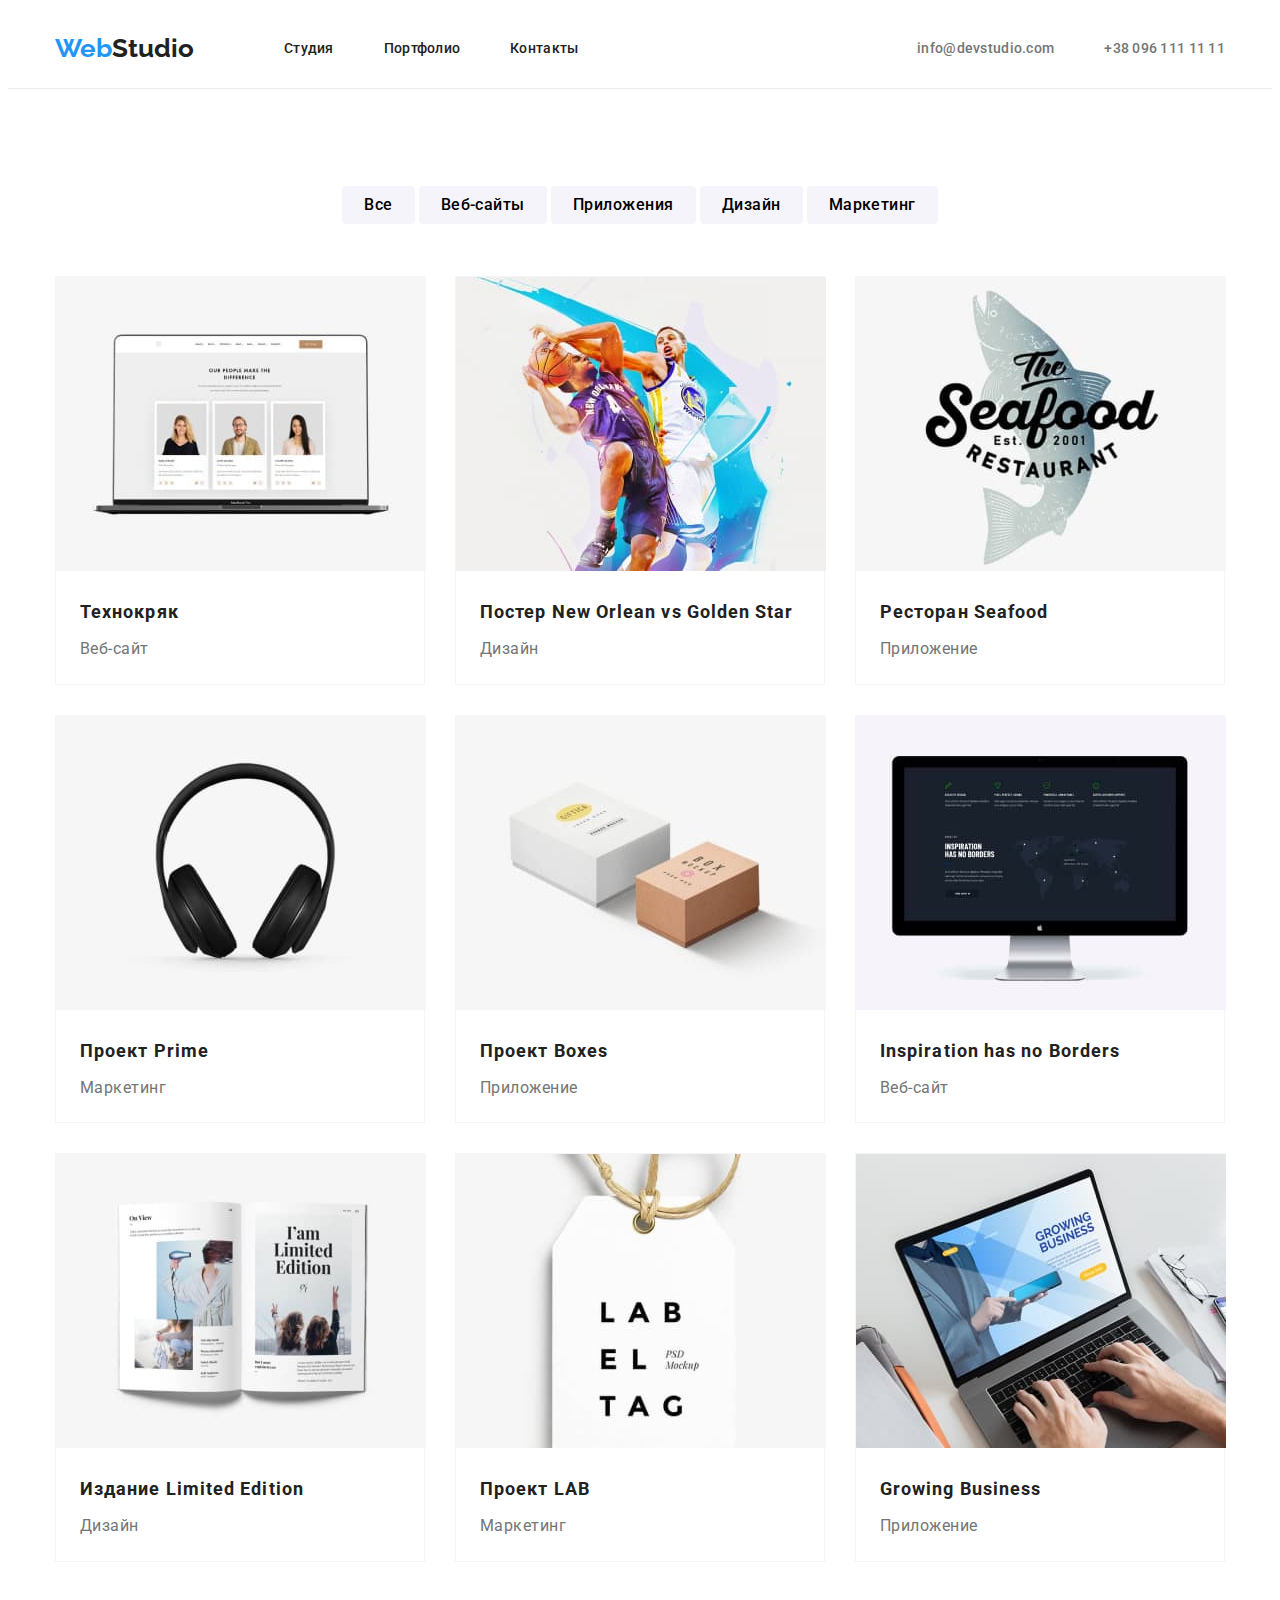
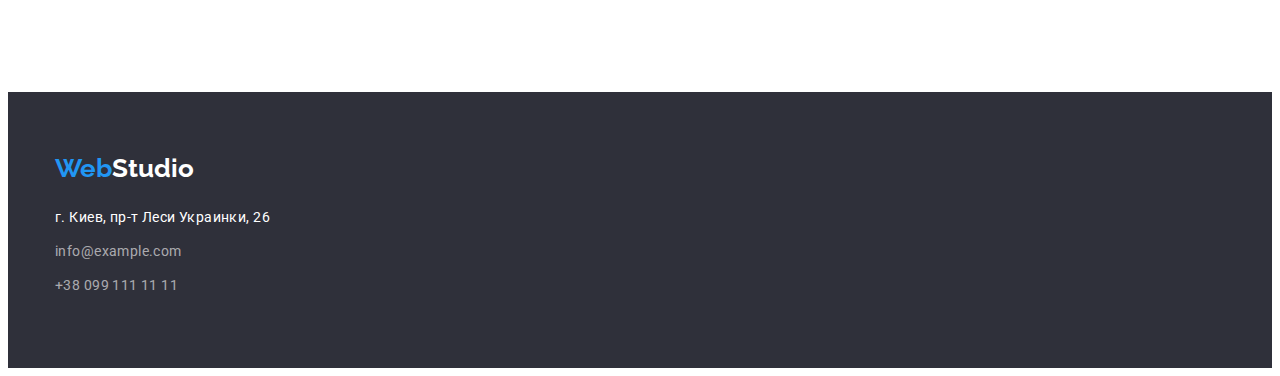
==== commit 07d94415: "Homework 3 commit1 after 3 fixes" ====
--- a/portfolio.html
+++ b/portfolio.html
@@ -31,9 +31,8 @@
     </div>
     </header>
     <main>
-     <section>
+     <section class="portfolio">
         <div class="container">
-            <div class="portfolio">
                 <ul class="filters">
                     <li class="filter-button"><button class="filter" type="button">Все</button></li>
                  
@@ -110,7 +109,6 @@
                         </div>
                     </li>
                  </ul>
-            </div>
      </div>
     </section>
     </main>
--- a/styles.css
+++ b/styles.css
@@ -180,6 +180,7 @@
     color: var(--text-color-bold);
     letter-spacing: 0.06em;
     line-height: 2;
+    margin-bottom: 4px;
 }
 .sub-title-description{
     font-weight: 500;
@@ -272,9 +273,10 @@
     margin-bottom: 30px;
 }
 .card-portfolio-desc {
-    padding-top: 28px;
-    padding-bottom: 28px;
+    padding-top: 20px;
+    padding-bottom: 20px;
     padding-left: 24px;
+    padding-right: 20px;
 }
 .cards-portfolio:nth-of-type(3n){
     margin-right: 0;
